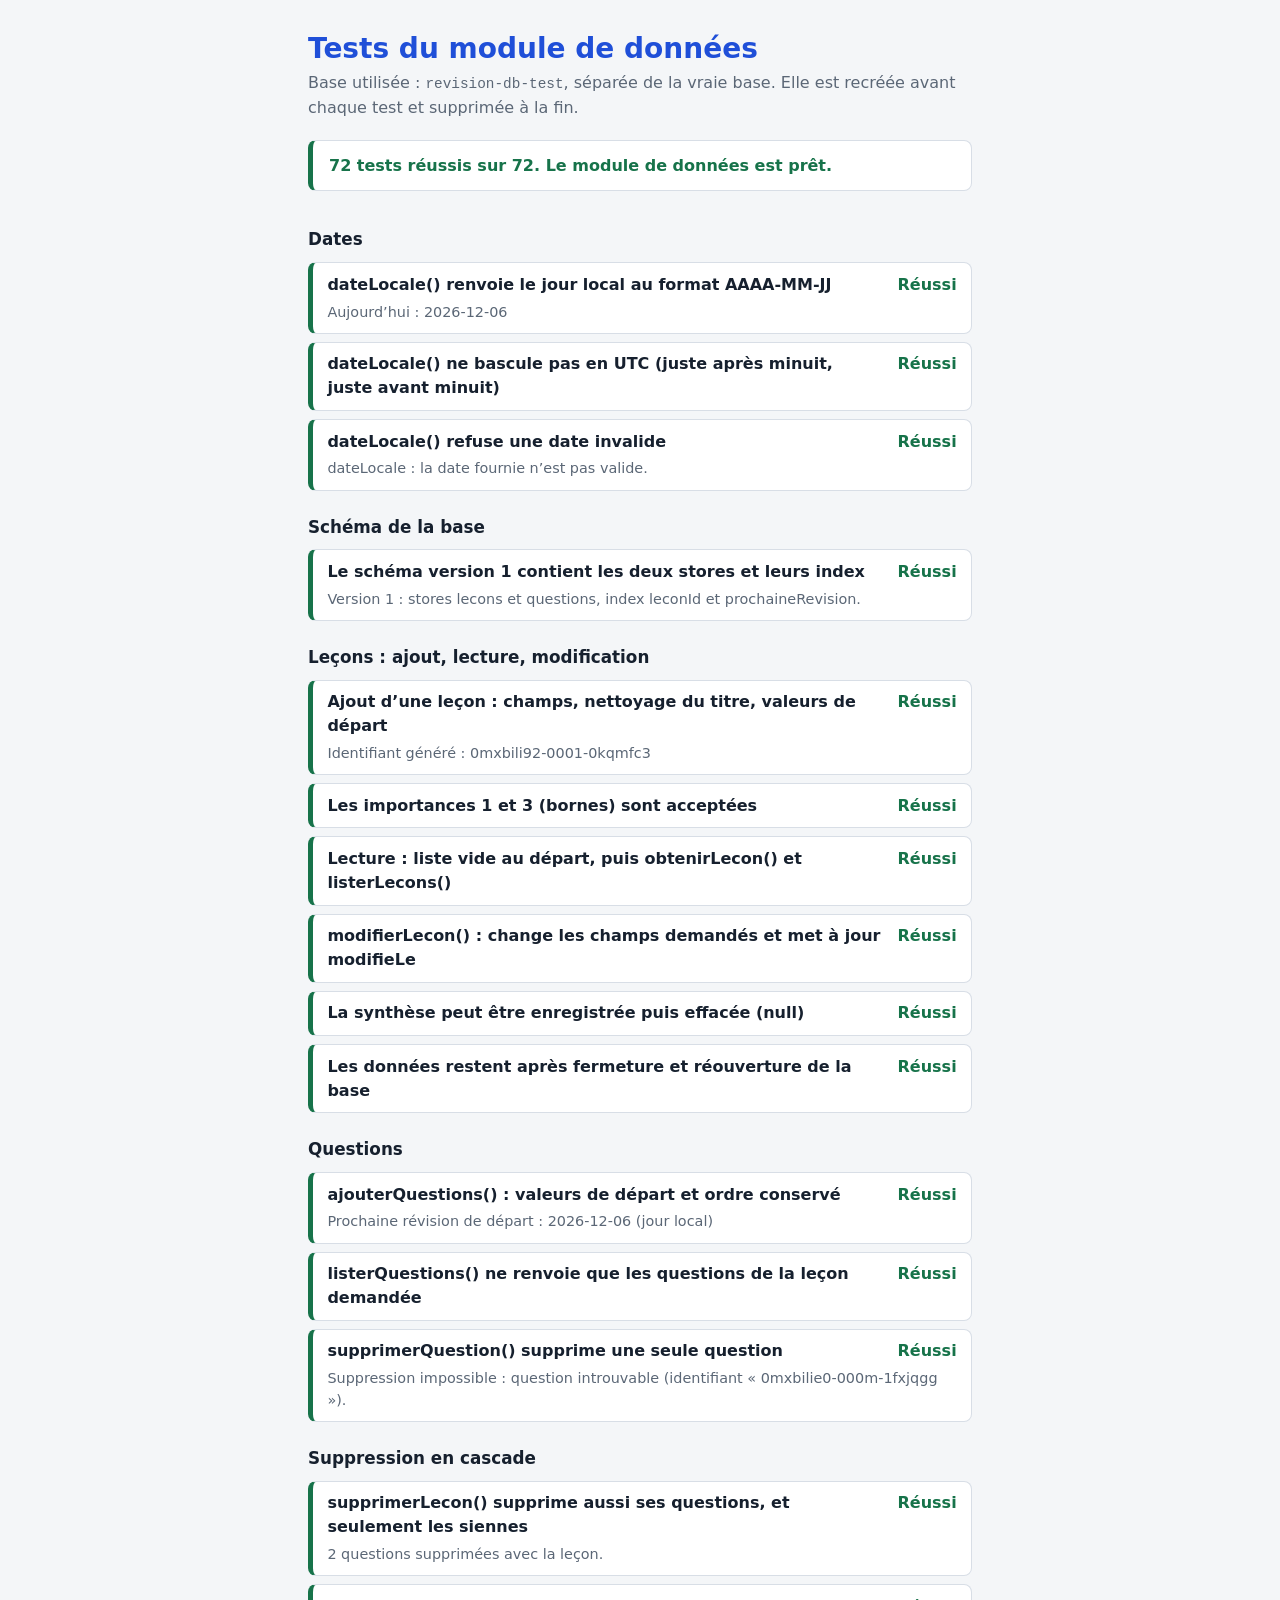
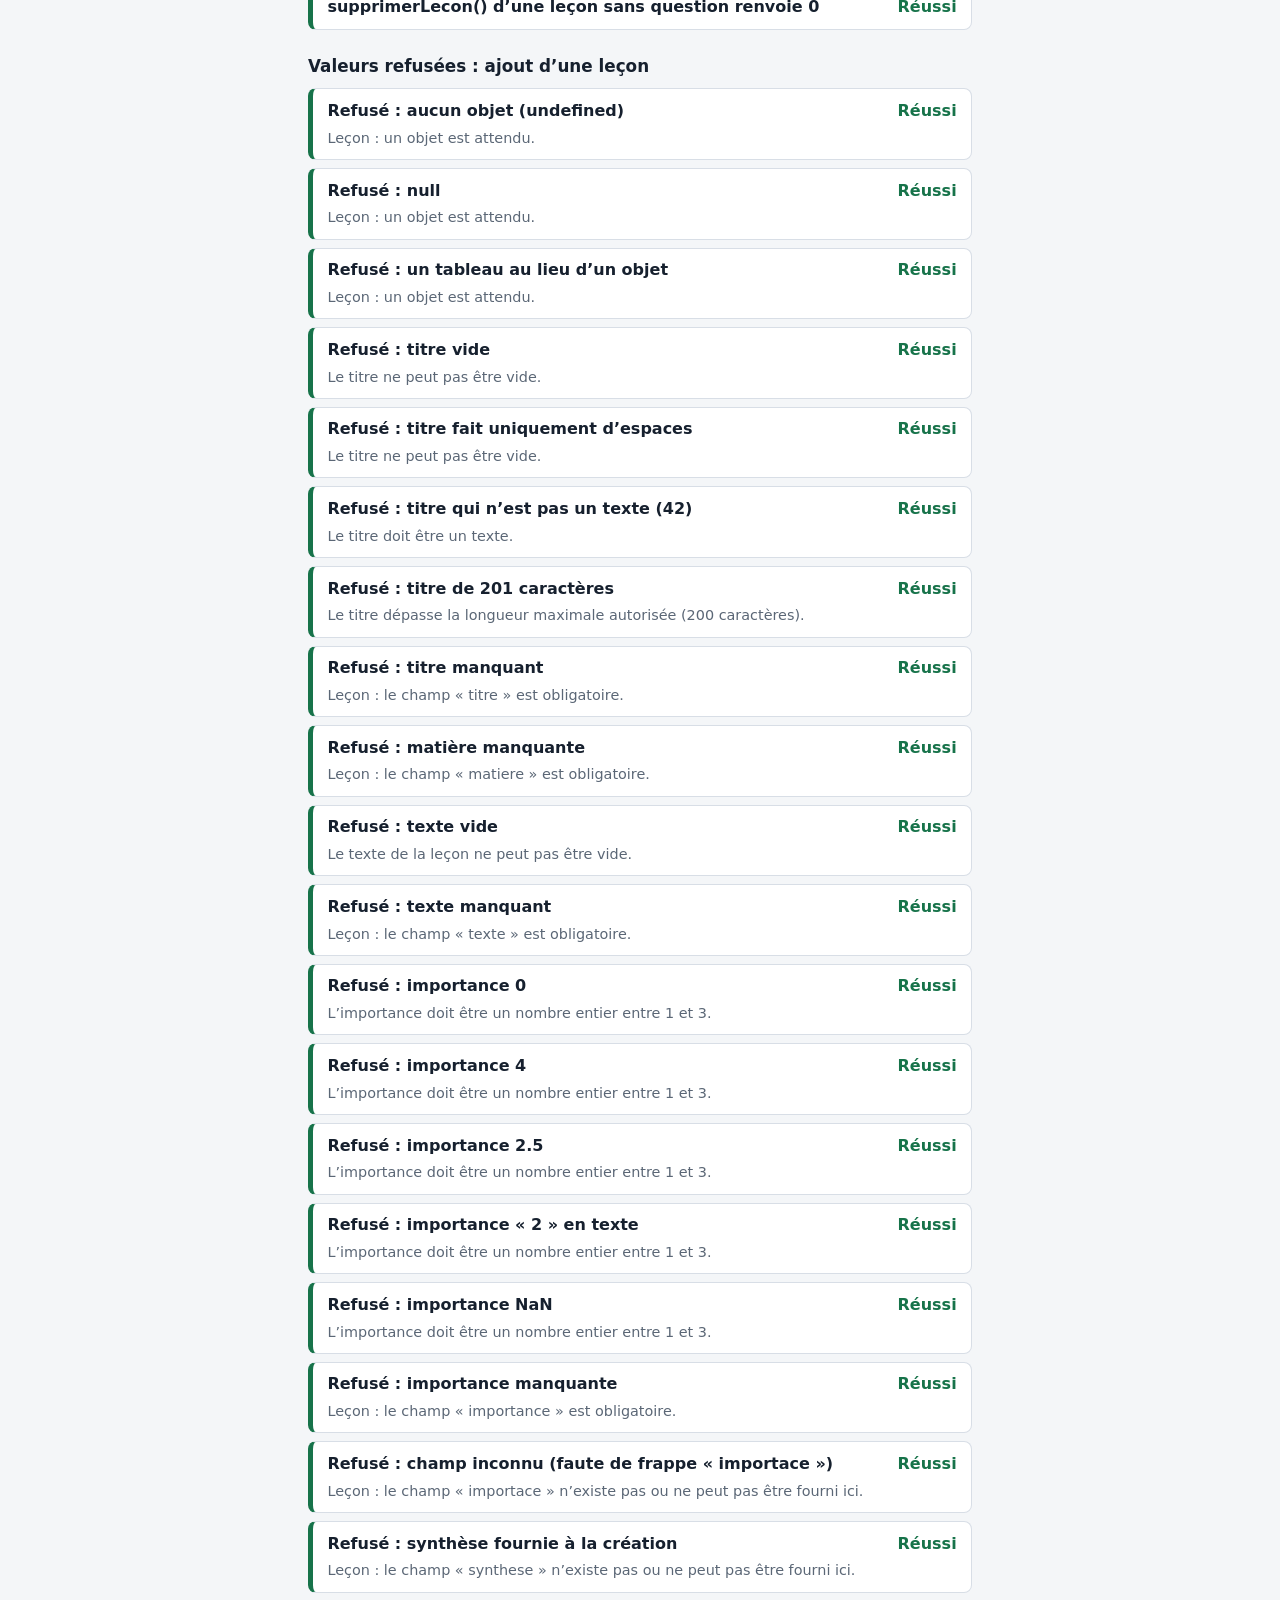
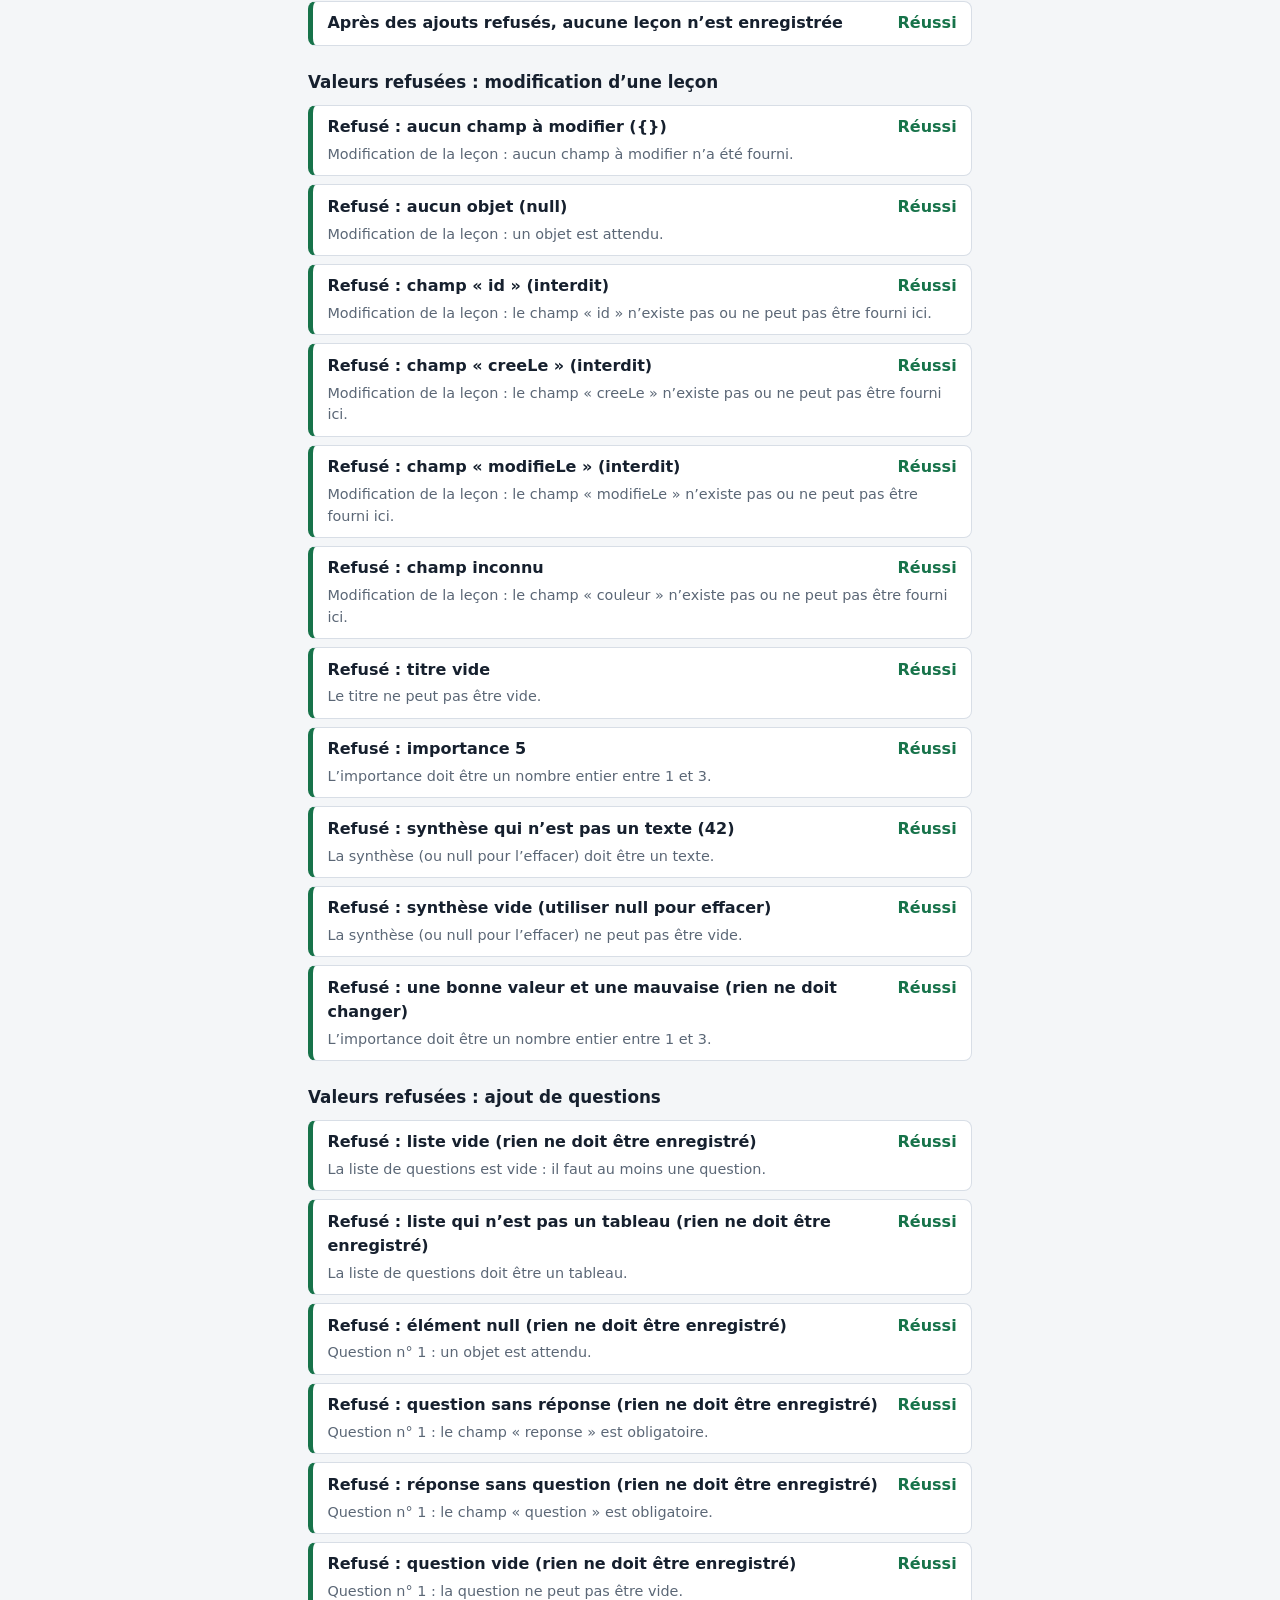
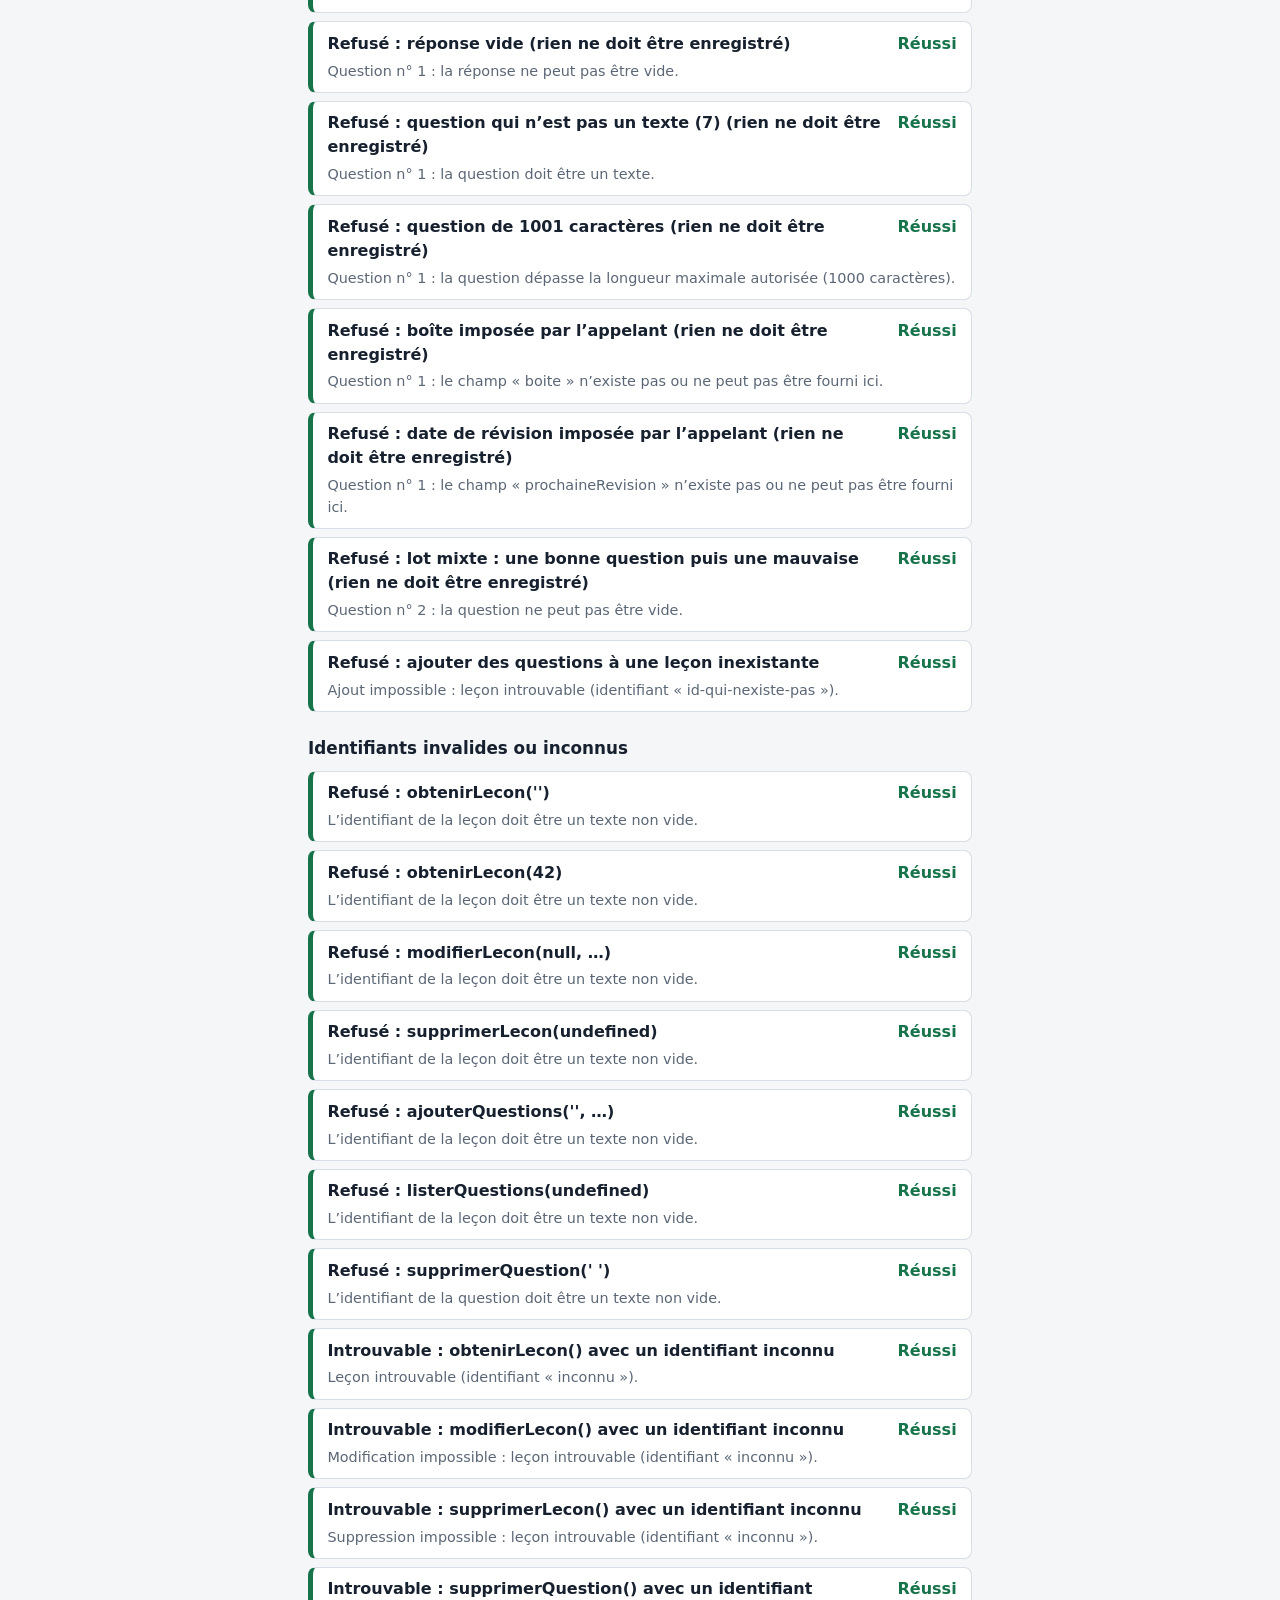
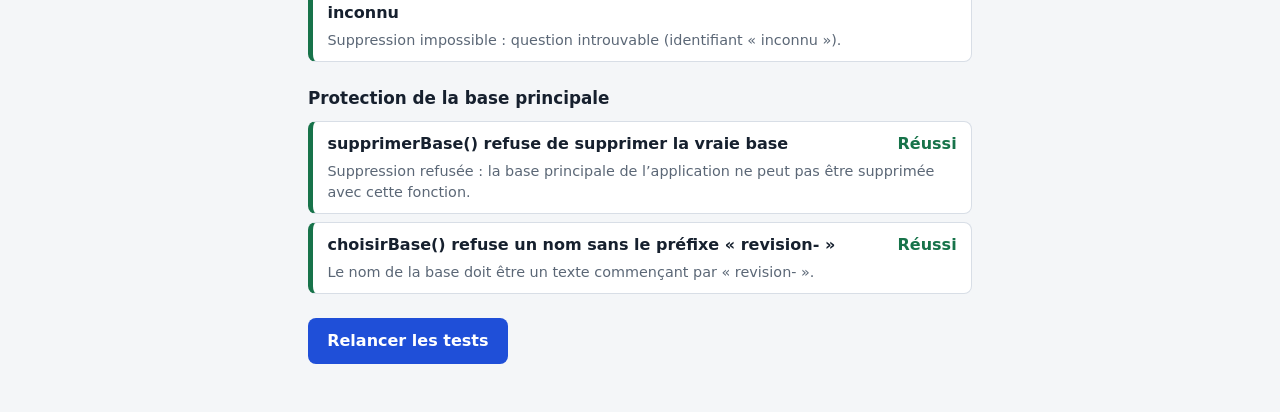
==== test-db.html @ ca57c205 "Create test-db.html" ====
<!doctype html>
<html lang="fr">
<head>
  <meta charset="utf-8">
  <meta name="viewport" content="width=device-width, initial-scale=1">
  <title>Tests du module de données</title>
  <meta name="theme-color" content="#1f4fd8">
  <style>
    :root {
      color-scheme: light dark;
      --fond: #f4f6f8;
      --carte: #ffffff;
      --encre: #16202e;
      --discret: #5b6776;
      --trait: #d8dee6;
      --accent: #1f4fd8;
      --ok: #17734a;
      --ko: #b3261e;
    }
    @media (prefers-color-scheme: dark) {
      :root {
        --fond: #0f141b;
        --carte: #171e28;
        --encre: #e7ecf3;
        --discret: #9aa6b6;
        --trait: #2a3442;
        --accent: #7aa2ff;
        --ok: #5fd39a;
        --ko: #ff8a80;
      }
    }
    * { box-sizing: border-box; }
    body {
      margin: 0;
      background: var(--fond);
      color: var(--encre);
      font: 1rem/1.5 system-ui, -apple-system, "Segoe UI", Roboto, sans-serif;
    }
    main { max-width: 44rem; margin: 0 auto; padding: 2rem 1.25rem 3rem; }
    h1 { margin: 0 0 .35rem; font-size: 1.75rem; line-height: 1.2; color: var(--accent); }
    .sous { margin: 0 0 1.25rem; color: var(--discret); }
    code { font-family: ui-monospace, Consolas, monospace; font-size: .9em; }
    .bilan {
      margin: 0 0 1.25rem;
      padding: .8rem 1rem;
      background: var(--carte);
      border: 1px solid var(--trait);
      border-left-width: .35rem;
      border-radius: .5rem;
      font-weight: 600;
    }
    .bilan[data-etat="ok"] { border-left-color: var(--ok); color: var(--ok); }
    .bilan[data-etat="ko"] { border-left-color: var(--ko); color: var(--ko); }
    .resultats { list-style: none; margin: 0 0 1.5rem; padding: 0; display: grid; gap: .5rem; }
    .groupe { margin: 1rem 0 .1rem; font-size: 1.05rem; font-weight: 700; }
    .test {
      background: var(--carte);
      border: 1px solid var(--trait);
      border-left-width: .35rem;
      border-radius: .5rem;
      padding: .6rem .9rem;
    }
    .test[data-etat="ok"] { border-left-color: var(--ok); }
    .test[data-etat="ko"] { border-left-color: var(--ko); }
    .ligne { display: flex; justify-content: space-between; align-items: baseline; gap: 1rem; }
    .nom { font-weight: 600; }
    .etat { font-weight: 600; white-space: nowrap; }
    .test[data-etat="ok"] .etat { color: var(--ok); }
    .test[data-etat="ko"] .etat { color: var(--ko); }
    .detail { margin: .3rem 0 0; color: var(--discret); font-size: .9rem; overflow-wrap: anywhere; }
    button {
      font: inherit;
      font-weight: 600;
      padding: .7rem 1.2rem;
      border: 0;
      border-radius: .5rem;
      background: var(--accent);
      color: #ffffff;
    }
    @media (prefers-color-scheme: dark) { button { color: #0f141b; } }
  </style>
</head>
<body>
  <main>
    <h1>Tests du module de données</h1>
    <p class="sous">Base utilisée : <code>revision-db-test</code>, séparée de la vraie base. Elle est recréée avant chaque test et supprimée à la fin.</p>
    <p id="bilan" class="bilan" data-etat="attente" aria-live="polite">Tests en cours…</p>
    <ol id="resultats" class="resultats"></ol>
    <button id="relancer" type="button">Relancer les tests</button>
  </main>

  <script type="module">
    const NOM_TEST = 'revision-db-test';
    const liste = document.getElementById('resultats');
    const bilan = document.getElementById('bilan');
    document.getElementById('relancer').addEventListener('click', () => location.reload());

    // ---------- Chargement du module (l'erreur s'affiche à l'écran, pas seulement en console) ----------
    let module;
    try {
      module = await import('./db.js');
    } catch (erreur) {
      bilan.dataset.etat = 'ko';
      bilan.textContent = 'Impossible de charger db.js : ' + (erreur && erreur.message ? erreur.message : erreur);
      throw erreur;
    }
    const {
      ErreurRevision, VERSION_SCHEMA, dateLocale,
      choisirBase, fermerBase, supprimerBase,
      ajouterLecon, listerLecons, obtenirLecon, modifierLecon, supprimerLecon,
      ajouterQuestions, listerQuestions, supprimerQuestion
    } = module;

    // ---------- Petit outillage de test ----------
    let reussis = 0;
    let echoues = 0;

    function groupe(titre) {
      const li = document.createElement('li');
      li.className = 'groupe';
      li.textContent = titre;
      liste.append(li);
    }

    function ajouterLigne(titre, ok, detail) {
      const li = document.createElement('li');
      li.className = 'test';
      li.dataset.etat = ok ? 'ok' : 'ko';

      const ligne = document.createElement('div');
      ligne.className = 'ligne';
      const nom = document.createElement('span');
      nom.className = 'nom';
      nom.textContent = titre;
      const etat = document.createElement('span');
      etat.className = 'etat';
      etat.textContent = ok ? 'Réussi' : 'Échec';
      ligne.append(nom, etat);
      li.append(ligne);

      if (detail) {
        const p = document.createElement('p');
        p.className = 'detail';
        p.textContent = detail;
        li.append(p);
      }
      liste.append(li);
    }

    // Chaque test démarre avec une base vide.
    async function tester(titre, corps) {
      try {
        await supprimerBase(NOM_TEST);
        const detail = await corps();
        reussis += 1;
        ajouterLigne(titre, true, typeof detail === 'string' ? detail : '');
      } catch (erreur) {
        echoues += 1;
        ajouterLigne(titre, false, erreur && erreur.message ? erreur.message : String(erreur));
      }
    }

    function vrai(condition, message) {
      if (!condition) throw new Error(message);
    }

    function egal(reel, attendu, message) {
      if (reel !== attendu) {
        throw new Error(message + ' — attendu : ' + JSON.stringify(attendu) + ', obtenu : ' + JSON.stringify(reel));
      }
    }

    function egalJson(reel, attendu, message) {
      const a = JSON.stringify(reel);
      const b = JSON.stringify(attendu);
      if (a !== b) throw new Error(message + ' — attendu : ' + b + ', obtenu : ' + a);
    }

    // Vérifie qu'une promesse est refusée avec le bon code d'erreur ; renvoie le message d'erreur pour l'afficher.
    async function rejette(promesse, code, morceau) {
      try {
        await promesse;
      } catch (erreur) {
        if (!(erreur instanceof ErreurRevision)) {
          throw new Error('Erreur inattendue (' + (erreur && erreur.name) + ' : ' + (erreur && erreur.message) + ')');
        }
        if (erreur.code !== code) {
          throw new Error('Code attendu ' + code + ', obtenu ' + erreur.code + ' (« ' + erreur.message + ' »)');
        }
        if (morceau && !erreur.message.includes(morceau)) {
          throw new Error('Le message devrait contenir « ' + morceau + ' », obtenu : « ' + erreur.message + ' »');
        }
        return erreur.message;
      }
      throw new Error('La valeur aurait dû être refusée, mais elle a été acceptée.');
    }

    const attendre = (ms) => new Promise((resolve) => setTimeout(resolve, ms));

    function sans(objet, cle) {
      const copie = { ...objet };
      delete copie[cle];
      return copie;
    }

    const LECON = {
      titre: 'Les fractions',
      matiere: 'Mathématiques',
      importance: 2,
      texte: 'Une fraction représente une partie d’un tout.'
    };

    const QUESTIONS = [
      { question: 'Que représente une fraction ?', reponse: 'Une partie d’un tout.' },
      { question: 'Comment s’appelle le nombre du bas ?', reponse: 'Le dénominateur.' },
      { question: 'Comment s’appelle le nombre du haut ?', reponse: 'Le numérateur.' }
    ];

    // ---------- Les tests ----------
    try {
      await choisirBase(NOM_TEST);

      groupe('Dates');

      await tester('dateLocale() renvoie le jour local au format AAAA-MM-JJ', async () => {
        const jour = dateLocale();
        vrai(/^\d{4}-\d{2}-\d{2}$/.test(jour), 'Format inattendu : ' + jour);
        egal(jour, new Date().toLocaleDateString('sv-SE'), 'Doit correspondre au jour local de l’appareil');
        return 'Aujourd’hui : ' + jour;
      });

      await tester('dateLocale() ne bascule pas en UTC (juste après minuit, juste avant minuit)', async () => {
        egal(dateLocale(new Date(2026, 0, 5, 0, 30)), '2026-01-05', 'Juste après minuit');
        egal(dateLocale(new Date(2026, 0, 5, 23, 59)), '2026-01-05', 'Juste avant minuit');
        egal(dateLocale(new Date(2026, 11, 31, 23, 59)), '2026-12-31', 'Dernier jour de l’année');
        egal(dateLocale(new Date(2028, 1, 29, 12, 0)), '2028-02-29', 'Année bissextile');
      });

      await tester('dateLocale() refuse une date invalide', async () => {
        const message = await rejette(Promise.resolve().then(() => dateLocale(new Date('pas une date'))), 'VALIDATION');
        await rejette(Promise.resolve().then(() => dateLocale('2026-01-01')), 'VALIDATION');
        return message;
      });

      groupe('Schéma de la base');

      await tester('Le schéma version 1 contient les deux stores et leurs index', async () => {
        await listerLecons(); // force la création de la base
        await fermerBase();
        const db = await new Promise((resolve, reject) => {
          const requete = indexedDB.open(NOM_TEST);
          requete.onsuccess = () => resolve(requete.result);
          requete.onerror = () => reject(requete.error);
        });
        try {
          egal(db.version, VERSION_SCHEMA, 'Version du schéma');
          vrai(db.objectStoreNames.contains('lecons'), 'Store « lecons » absent');
          vrai(db.objectStoreNames.contains('questions'), 'Store « questions » absent');
          const transaction = db.transaction(['lecons', 'questions'], 'readonly');
          egal(transaction.objectStore('lecons').keyPath, 'id', 'Clé du store lecons');
          const questions = transaction.objectStore('questions');
          egal(questions.keyPath, 'id', 'Clé du store questions');
          vrai(questions.indexNames.contains('leconId'), 'Index « leconId » absent');
          vrai(questions.indexNames.contains('prochaineRevision'), 'Index « prochaineRevision » absent');
        } finally {
          db.close();
        }
        return 'Version ' + VERSION_SCHEMA + ' : stores lecons et questions, index leconId et prochaineRevision.';
      });

      groupe('Leçons : ajout, lecture, modification');

      await tester('Ajout d’une leçon : champs, nettoyage du titre, valeurs de départ', async () => {
        const lecon = await ajouterLecon({ ...LECON, titre: '  Les fractions  ' });
        vrai(typeof lecon.id === 'string' && lecon.id.length > 0, 'Identifiant absent');
        egal(lecon.titre, 'Les fractions', 'Le titre doit être débarrassé des espaces superflus');
        egal(lecon.matiere, LECON.matiere, 'Matière');
        egal(lecon.importance, 2, 'Importance');
        egal(lecon.texte, LECON.texte, 'Texte');
        egal(lecon.synthese, null, 'La synthèse doit valoir null au départ');
        vrai(!Number.isNaN(Date.parse(lecon.creeLe)), 'creeLe n’est pas une date valide');
        egal(lecon.modifieLe, lecon.creeLe, 'modifieLe doit être égal à creeLe à la création');
        return 'Identifiant généré : ' + lecon.id;
      });

      await tester('Les importances 1 et 3 (bornes) sont acceptées', async () => {
        const basse = await ajouterLecon({ ...LECON, importance: 1 });
        const haute = await ajouterLecon({ ...LECON, importance: 3 });
        egal(basse.importance, 1, 'Importance minimale');
        egal(haute.importance, 3, 'Importance maximale');
      });

      await tester('Lecture : liste vide au départ, puis obtenirLecon() et listerLecons()', async () => {
        egalJson(await listerLecons(), [], 'La liste doit être vide au départ');
        const a = await ajouterLecon(LECON);
        const b = await ajouterLecon({ ...LECON, titre: 'Les décimaux', importance: 3 });
        egalJson(await obtenirLecon(a.id), a, 'La leçon relue doit être identique à celle ajoutée');
        const toutes = await listerLecons();
        egal(toutes.length, 2, 'Nombre de leçons');
        egal(toutes[0].id, a.id, 'La plus ancienne doit venir en premier');
        egal(toutes[1].id, b.id, 'La plus récente doit venir en dernier');
      });

      await tester('modifierLecon() : change les champs demandés et met à jour modifieLe', async () => {
        const lecon = await ajouterLecon(LECON);
        await attendre(10);
        const modifiee = await modifierLecon(lecon.id, { titre: 'Les fractions simples', importance: 3 });
        egal(modifiee.titre, 'Les fractions simples', 'Titre modifié');
        egal(modifiee.importance, 3, 'Importance modifiée');
        egal(modifiee.matiere, lecon.matiere, 'La matière ne doit pas changer');
        egal(modifiee.texte, lecon.texte, 'Le texte ne doit pas changer');
        egal(modifiee.id, lecon.id, 'L’identifiant ne doit pas changer');
        egal(modifiee.creeLe, lecon.creeLe, 'creeLe ne doit pas changer');
        vrai(modifiee.modifieLe > lecon.modifieLe, 'modifieLe doit être plus récent');
        egalJson(await obtenirLecon(lecon.id), modifiee, 'Relecture après modification');
      });

      await tester('La synthèse peut être enregistrée puis effacée (null)', async () => {
        const lecon = await ajouterLecon(LECON);
        const avec = await modifierLecon(lecon.id, { synthese: 'Une fraction = numérateur / dénominateur.' });
        egal(avec.synthese, 'Une fraction = numérateur / dénominateur.', 'Synthèse enregistrée');
        const sansSynthese = await modifierLecon(lecon.id, { synthese: null });
        egal(sansSynthese.synthese, null, 'Synthèse effacée');
      });

      await tester('Les données restent après fermeture et réouverture de la base', async () => {
        const lecon = await ajouterLecon(LECON);
        const [question] = await ajouterQuestions(lecon.id, [QUESTIONS[0]]);
        await fermerBase();
        egalJson(await obtenirLecon(lecon.id), lecon, 'Leçon après réouverture');
        egalJson(await listerQuestions(lecon.id), [question], 'Question après réouverture');
      });

      groupe('Questions');

      await tester('ajouterQuestions() : valeurs de départ et ordre conservé', async () => {
        const lecon = await ajouterLecon(LECON);
        const creees = await ajouterQuestions(lecon.id, QUESTIONS);
        egal(creees.length, 3, 'Nombre de questions créées');
        const relues = await listerQuestions(lecon.id);
        egal(relues.length, 3, 'Nombre de questions relues');
        relues.forEach((q, i) => {
          egal(q.leconId, lecon.id, 'leconId de la question ' + (i + 1));
          egal(q.question, QUESTIONS[i].question, 'Texte de la question ' + (i + 1) + ' (ordre conservé)');
          egal(q.reponse, QUESTIONS[i].reponse, 'Réponse de la question ' + (i + 1));
          egal(q.boite, 1, 'Boîte de départ de la question ' + (i + 1));
          egal(q.prochaineRevision, dateLocale(), 'prochaineRevision de la question ' + (i + 1));
          vrai(/^\d{4}-\d{2}-\d{2}$/.test(q.prochaineRevision), 'prochaineRevision doit être AAAA-MM-JJ');
          vrai(Array.isArray(q.historique) && q.historique.length === 0, 'Historique vide au départ');
        });
        return 'Prochaine révision de départ : ' + relues[0].prochaineRevision + ' (jour local)';
      });

      await tester('listerQuestions() ne renvoie que les questions de la leçon demandée', async () => {
        const a = await ajouterLecon(LECON);
        const b = await ajouterLecon({ ...LECON, titre: 'Les décimaux' });
        await ajouterQuestions(a.id, QUESTIONS);
        await ajouterQuestions(b.id, [QUESTIONS[0]]);
        egal((await listerQuestions(a.id)).length, 3, 'Questions de la leçon A');
        egal((await listerQuestions(b.id)).length, 1, 'Questions de la leçon B');
        egalJson(await listerQuestions('id-qui-nexiste-pas'), [], 'Leçon inconnue : liste vide');
      });

      await tester('supprimerQuestion() supprime une seule question', async () => {
        const lecon = await ajouterLecon(LECON);
        const creees = await ajouterQuestions(lecon.id, QUESTIONS);
        await supprimerQuestion(creees[1].id);
        const restantes = await listerQuestions(lecon.id);
        egal(restantes.length, 2, 'Il doit rester 2 questions');
        egal(restantes[0].id, creees[0].id, 'La première doit rester');
        egal(restantes[1].id, creees[2].id, 'La troisième doit rester');
        return await rejette(supprimerQuestion(creees[1].id), 'INTROUVABLE');
      });

      groupe('Suppression en cascade');

      await tester('supprimerLecon() supprime aussi ses questions, et seulement les siennes', async () => {
        const a = await ajouterLecon(LECON);
        const b = await ajouterLecon({ ...LECON, titre: 'Les décimaux' });
        await ajouterQuestions(a.id, [QUESTIONS[0], QUESTIONS[1]]);
        await ajouterQuestions(b.id, [QUESTIONS[2]]);

        const nombre = await supprimerLecon(a.id);
        egal(nombre, 2, 'Nombre de questions supprimées avec la leçon');
        await rejette(obtenirLecon(a.id), 'INTROUVABLE');
        egalJson(await listerQuestions(a.id), [], 'Les questions de la leçon supprimée doivent avoir disparu');
        egal((await listerQuestions(b.id)).length, 1, 'Les questions de l’autre leçon doivent rester');
        egal((await listerLecons()).length, 1, 'Il doit rester une seule leçon');
        return nombre + ' questions supprimées avec la leçon.';
      });

      await tester('supprimerLecon() d’une leçon sans question renvoie 0', async () => {
        const lecon = await ajouterLecon(LECON);
        egal(await supprimerLecon(lecon.id), 0, 'Nombre de questions supprimées');
        egal((await listerLecons()).length, 0, 'Plus aucune leçon');
      });

      groupe('Valeurs refusées : ajout d’une leçon');

      const refusAjoutLecon = [
        ['aucun objet (undefined)', undefined],
        ['null', null],
        ['un tableau au lieu d’un objet', []],
        ['titre vide', { ...LECON, titre: '' }],
        ['titre fait uniquement d’espaces', { ...LECON, titre: '   ' }],
        ['titre qui n’est pas un texte (42)', { ...LECON, titre: 42 }],
        ['titre de 201 caractères', { ...LECON, titre: 'a'.repeat(201) }],
        ['titre manquant', sans(LECON, 'titre')],
        ['matière manquante', sans(LECON, 'matiere')],
        ['texte vide', { ...LECON, texte: '' }],
        ['texte manquant', sans(LECON, 'texte')],
        ['importance 0', { ...LECON, importance: 0 }],
        ['importance 4', { ...LECON, importance: 4 }],
        ['importance 2.5', { ...LECON, importance: 2.5 }],
        ['importance « 2 » en texte', { ...LECON, importance: '2' }],
        ['importance NaN', { ...LECON, importance: NaN }],
        ['importance manquante', sans(LECON, 'importance')],
        ['champ inconnu (faute de frappe « importace »)', { ...LECON, importace: 2 }],
        ['synthèse fournie à la création', { ...LECON, synthese: 'x' }]
      ];
      for (const [libelle, valeur] of refusAjoutLecon) {
        await tester('Refusé : ' + libelle, () => rejette(ajouterLecon(valeur), 'VALIDATION'));
      }

      await tester('Après des ajouts refusés, aucune leçon n’est enregistrée', async () => {
        for (const [, valeur] of refusAjoutLecon) {
          try { await ajouterLecon(valeur); } catch (erreur) { /* attendu */ }
        }
        egal((await listerLecons()).length, 0, 'Nombre de leçons enregistrées');
      });

      groupe('Valeurs refusées : modification d’une leçon');

      const refusModification = [
        ['aucun champ à modifier ({})', {}],
        ['aucun objet (null)', null],
        ['champ « id » (interdit)', { id: 'autre' }],
        ['champ « creeLe » (interdit)', { creeLe: '2020-01-01T00:00:00.000Z' }],
        ['champ « modifieLe » (interdit)', { modifieLe: '2020-01-01T00:00:00.000Z' }],
        ['champ inconnu', { couleur: 'rouge' }],
        ['titre vide', { titre: '' }],
        ['importance 5', { importance: 5 }],
        ['synthèse qui n’est pas un texte (42)', { synthese: 42 }],
        ['synthèse vide (utiliser null pour effacer)', { synthese: '' }],
        ['une bonne valeur et une mauvaise (rien ne doit changer)', { titre: 'Nouveau titre', importance: 9 }]
      ];
      for (const [libelle, modifs] of refusModification) {
        await tester('Refusé : ' + libelle, async () => {
          const lecon = await ajouterLecon(LECON);
          const message = await rejette(modifierLecon(lecon.id, modifs), 'VALIDATION');
          egalJson(await obtenirLecon(lecon.id), lecon, 'La leçon ne doit pas avoir changé');
          return message;
        });
      }

      groupe('Valeurs refusées : ajout de questions');

      const refusQuestions = [
        ['liste vide', []],
        ['liste qui n’est pas un tableau', 'texte'],
        ['élément null', [null]],
        ['question sans réponse', [{ question: 'Q ?' }]],
        ['réponse sans question', [{ reponse: 'R' }]],
        ['question vide', [{ question: '   ', reponse: 'R' }]],
        ['réponse vide', [{ question: 'Q ?', reponse: '' }]],
        ['question qui n’est pas un texte (7)', [{ question: 7, reponse: 'R' }]],
        ['question de 1001 caractères', [{ question: 'a'.repeat(1001), reponse: 'R' }]],
        ['boîte imposée par l’appelant', [{ question: 'Q ?', reponse: 'R', boite: 5 }]],
        ['date de révision imposée par l’appelant', [{ question: 'Q ?', reponse: 'R', prochaineRevision: '2030-01-01' }]],
        ['lot mixte : une bonne question puis une mauvaise', [{ question: 'Q1 ?', reponse: 'R1' }, { question: '', reponse: 'R2' }]]
      ];
      for (const [libelle, liste] of refusQuestions) {
        await tester('Refusé : ' + libelle + ' (rien ne doit être enregistré)', async () => {
          const lecon = await ajouterLecon(LECON);
          const message = await rejette(ajouterQuestions(lecon.id, liste), 'VALIDATION');
          egalJson(await listerQuestions(lecon.id), [], 'Aucune question ne doit avoir été enregistrée');
          return message;
        });
      }

      await tester('Refusé : ajouter des questions à une leçon inexistante', () =>
        rejette(ajouterQuestions('id-qui-nexiste-pas', [QUESTIONS[0]]), 'INTROUVABLE'));

      groupe('Identifiants invalides ou inconnus');

      const identifiantsInvalides = [
        ['obtenirLecon(\'\')', () => obtenirLecon('')],
        ['obtenirLecon(42)', () => obtenirLecon(42)],
        ['modifierLecon(null, …)', () => modifierLecon(null, { titre: 'x' })],
        ['supprimerLecon(undefined)', () => supprimerLecon(undefined)],
        ['ajouterQuestions(\'\', …)', () => ajouterQuestions('', [QUESTIONS[0]])],
        ['listerQuestions(undefined)', () => listerQuestions(undefined)],
        ['supprimerQuestion(\'  \')', () => supprimerQuestion('  ')]
      ];
      for (const [libelle, appel] of identifiantsInvalides) {
        await tester('Refusé : ' + libelle, () => rejette(appel(), 'VALIDATION'));
      }

      const identifiantsInconnus = [
        ['obtenirLecon() avec un identifiant inconnu', () => obtenirLecon('inconnu')],
        ['modifierLecon() avec un identifiant inconnu', () => modifierLecon('inconnu', { titre: 'x' })],
        ['supprimerLecon() avec un identifiant inconnu', () => supprimerLecon('inconnu')],
        ['supprimerQuestion() avec un identifiant inconnu', () => supprimerQuestion('inconnu')]
      ];
      for (const [libelle, appel] of identifiantsInconnus) {
        await tester('Introuvable : ' + libelle, () => rejette(appel(), 'INTROUVABLE'));
      }

      groupe('Protection de la base principale');

      await tester('supprimerBase() refuse de supprimer la vraie base', () =>
        rejette(supprimerBase('revision-db'), 'VALIDATION'));

      await tester('choisirBase() refuse un nom sans le préfixe « revision- »', () =>
        rejette(choisirBase('autre-chose'), 'VALIDATION'));
    } finally {
      await supprimerBase(NOM_TEST).catch(() => {});
      const total = reussis + echoues;
      if (echoues === 0) {
        bilan.dataset.etat = 'ok';
        bilan.textContent = total + ' tests réussis sur ' + total + '. Le module de données est prêt.';
      } else {
        bilan.dataset.etat = 'ko';
        bilan.textContent = echoues + ' échec(s) sur ' + total + ' tests. Voir les lignes rouges ci-dessous.';
      }
    }
  </script>
</body>
</html>
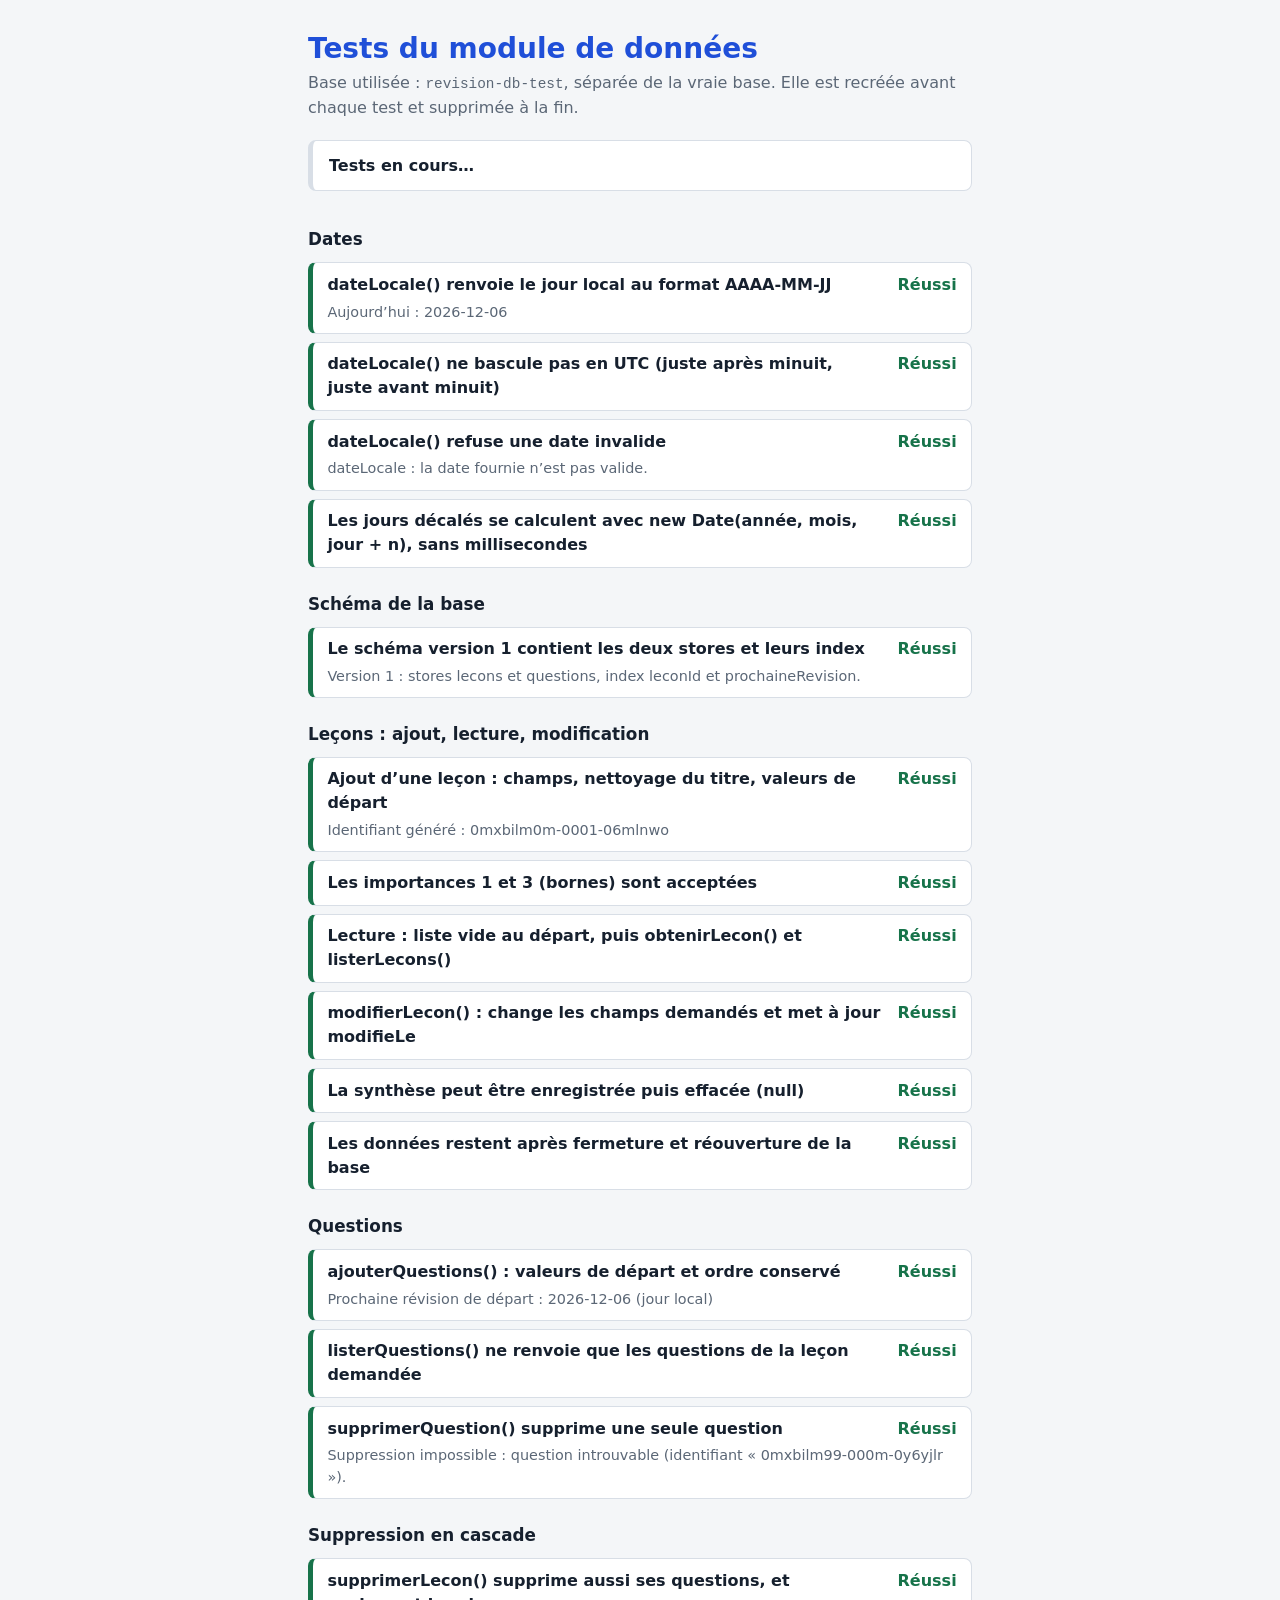
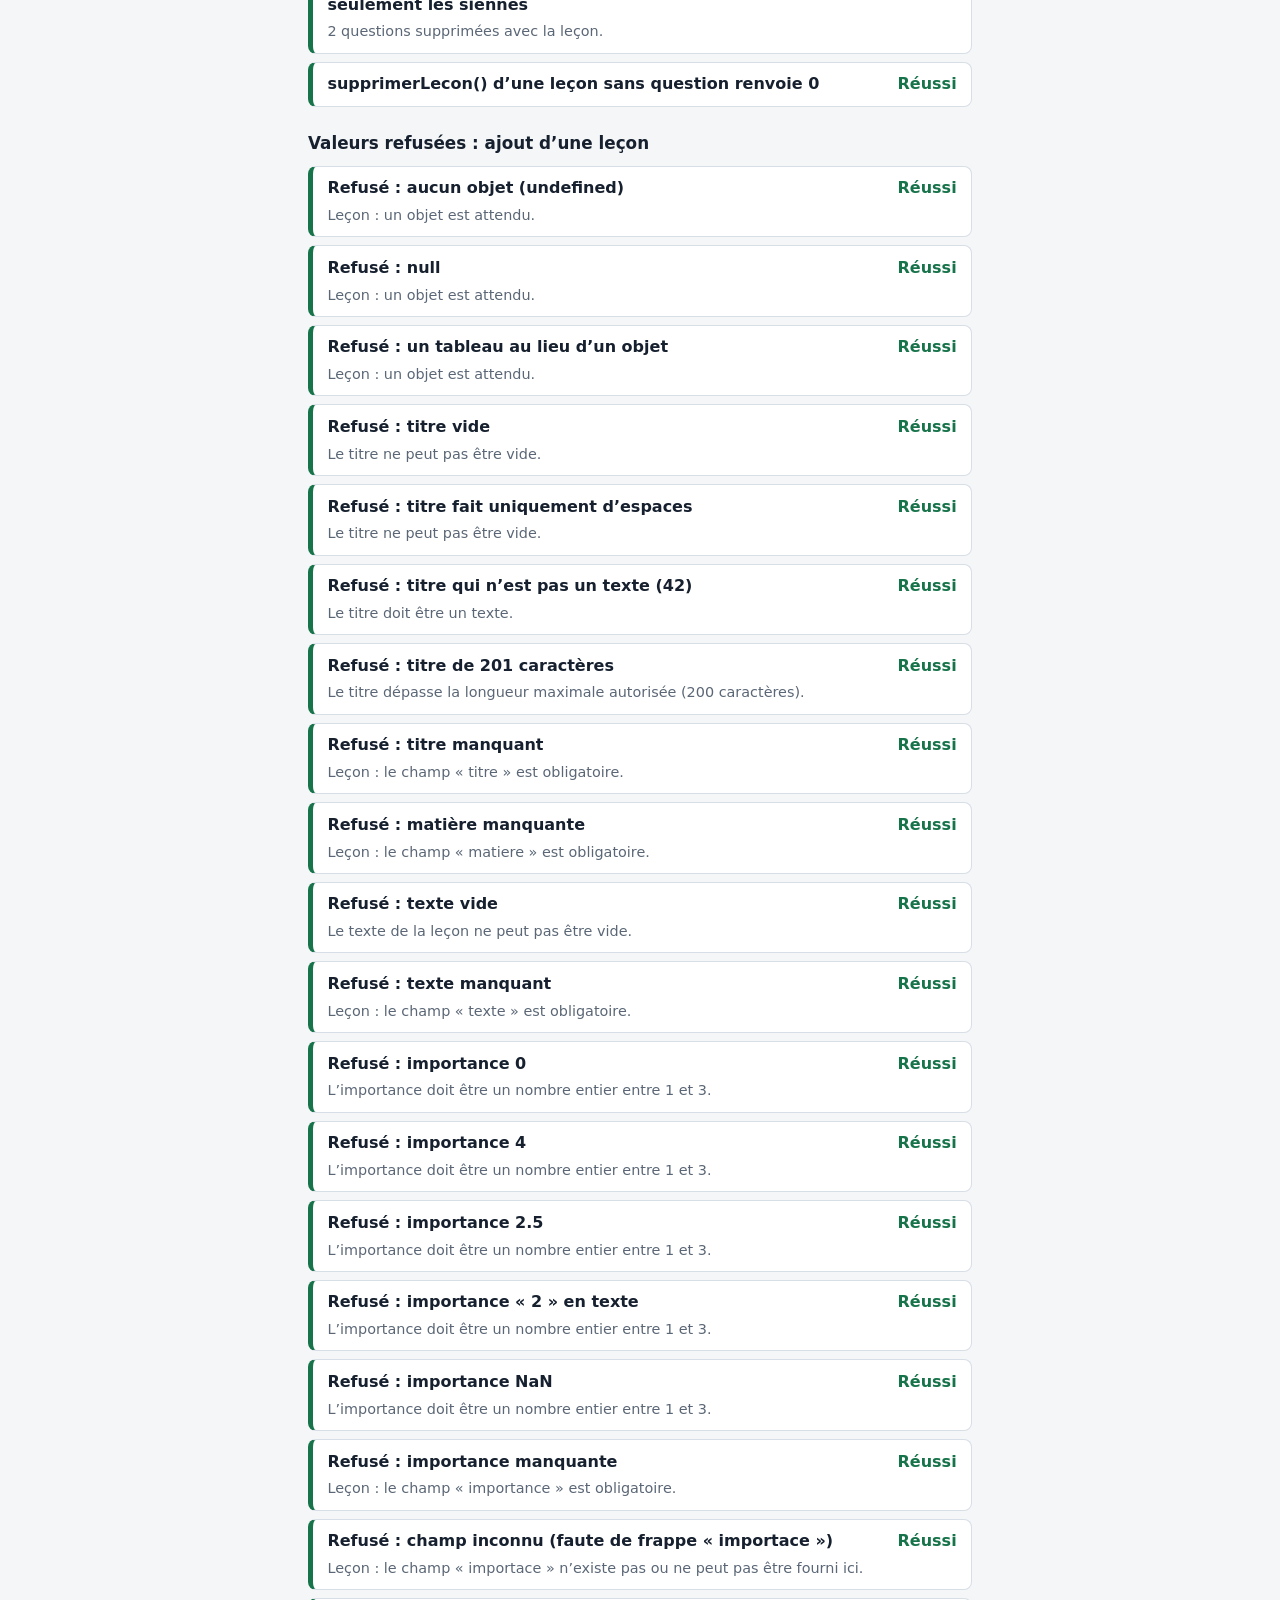
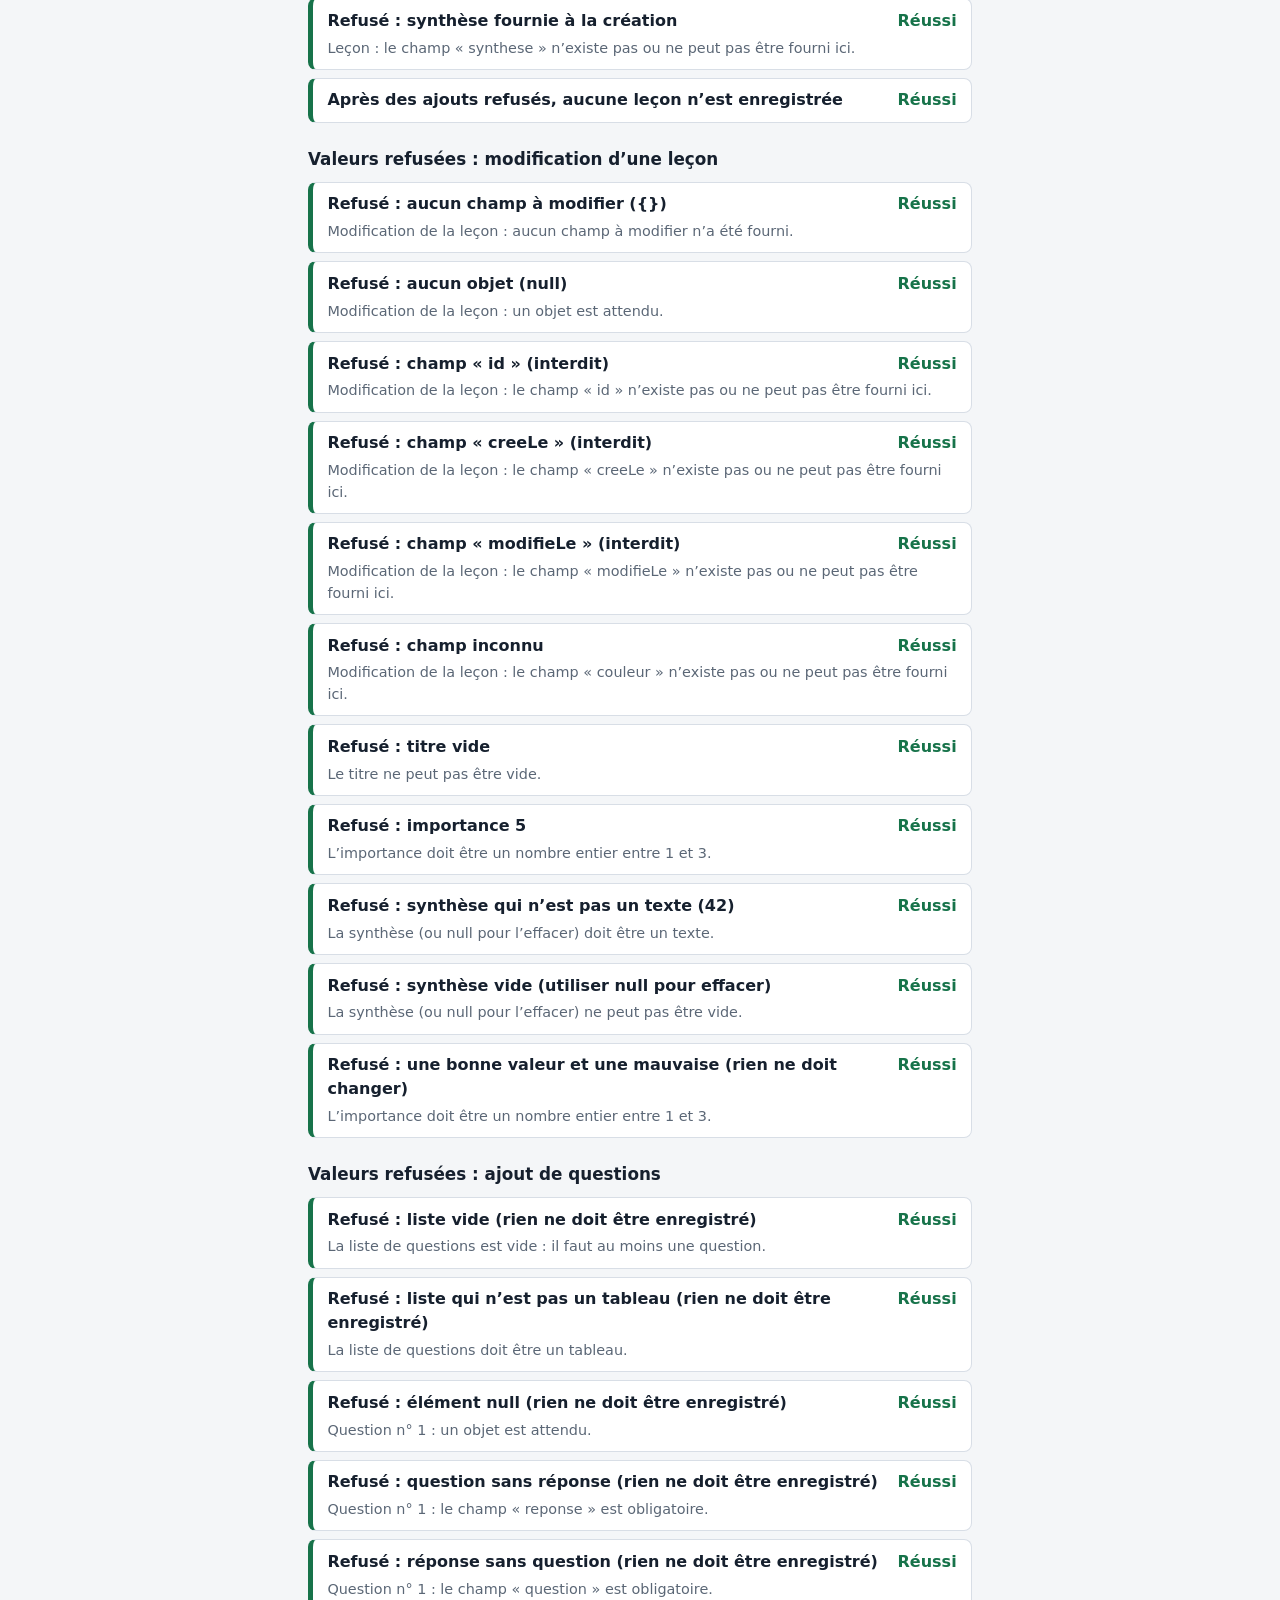
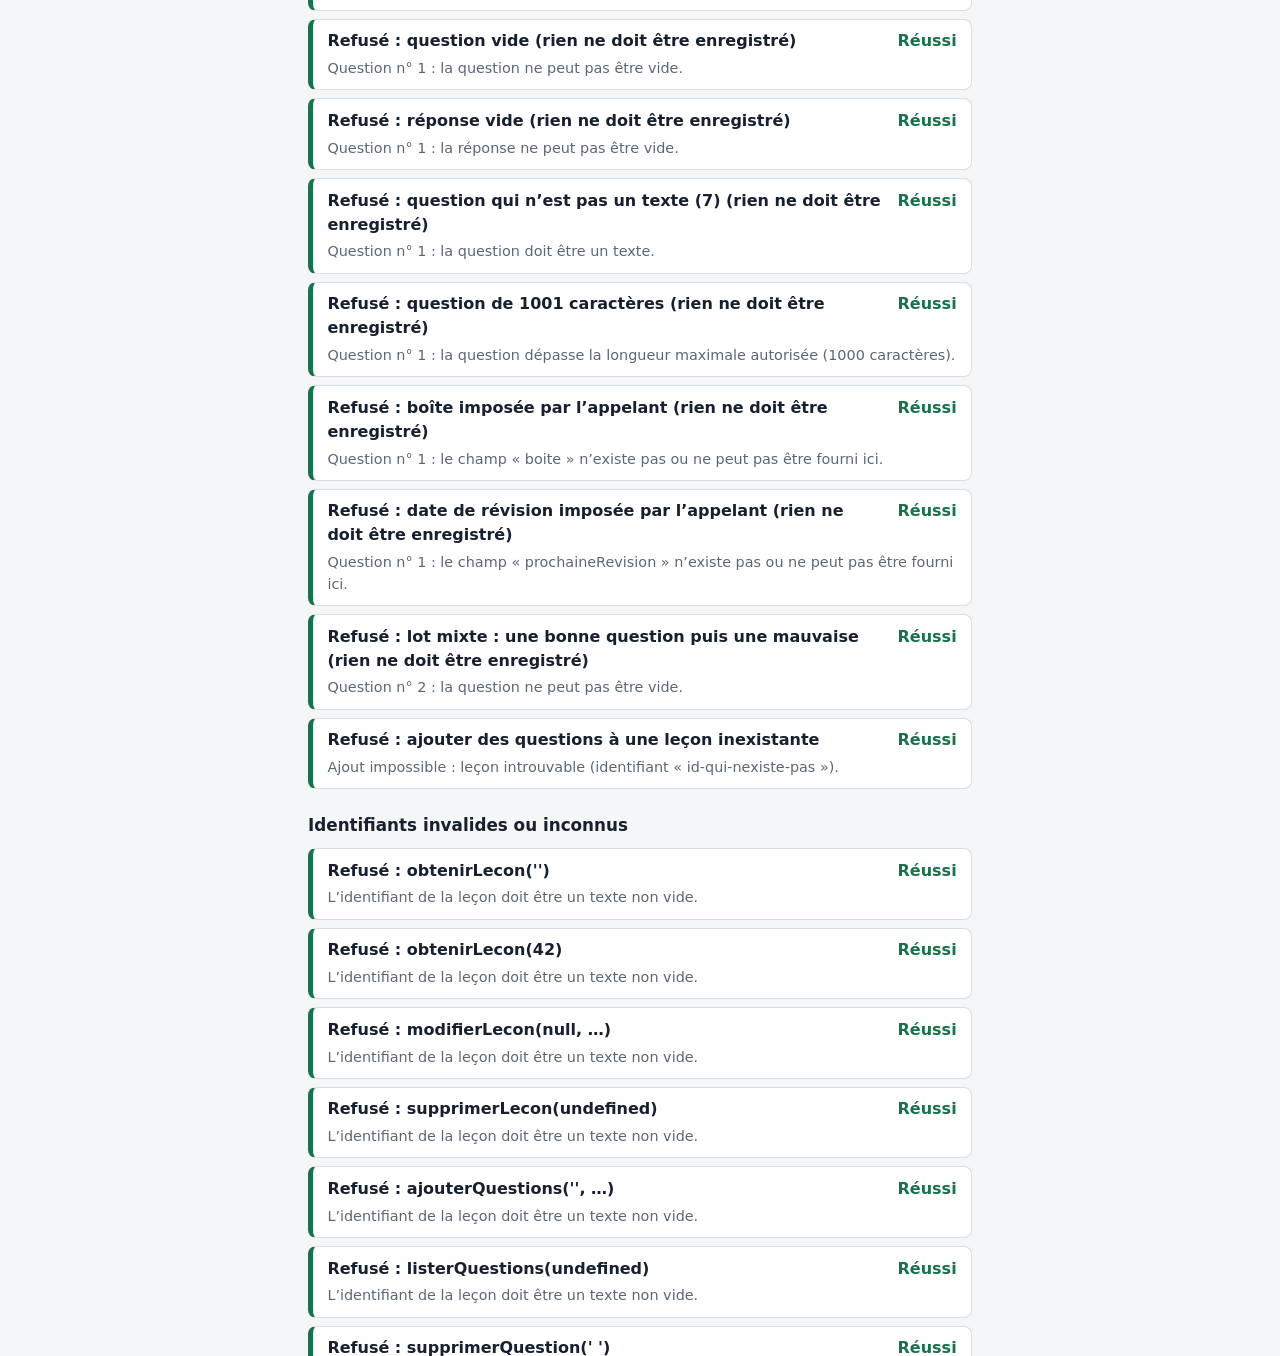
==== commit d1005f84: "Update test-db.html" ====
--- a/test-db.html
+++ b/test-db.html
@@ -108,7 +108,8 @@
       ErreurRevision, VERSION_SCHEMA, dateLocale,
       choisirBase, fermerBase, supprimerBase,
       ajouterLecon, listerLecons, obtenirLecon, modifierLecon, supprimerLecon,
-      ajouterQuestions, listerQuestions, supprimerQuestion
+      ajouterQuestions, listerQuestions, supprimerQuestion,
+      listerQuestionsDues, enregistrerReponse
     } = module;
 
     // ---------- Petit outillage de test ----------
@@ -203,6 +204,14 @@
       return copie;
     }
 
+    // Jour local décalé de n jours, calculé avec new Date(année, mois, jour + n) : jamais en millisecondes.
+    function jourDecale(n) {
+      const aujourdHui = new Date();
+      return dateLocale(new Date(aujourdHui.getFullYear(), aujourdHui.getMonth(), aujourdHui.getDate() + n));
+    }
+
+    const ids = (liste) => liste.map((element) => element.id);
+
     const LECON = {
       titre: 'Les fractions',
       matiere: 'Mathématiques',
@@ -216,6 +225,30 @@
       { question: 'Comment s’appelle le nombre du haut ?', reponse: 'Le numérateur.' }
     ];
 
+    const PLAN = { boite: 2, prochaineRevision: '2026-10-05' };
+
+    // Crée une leçon avec ses premières questions (toutes à réviser aujourd'hui au départ).
+    async function preparerLecon(titre, importance, nombreQuestions) {
+      const lecon = await ajouterLecon({ ...LECON, titre, importance });
+      const questions = await ajouterQuestions(lecon.id, QUESTIONS.slice(0, nombreQuestions));
+      return { lecon, questions };
+    }
+
+    // Replanifie une question à un jour donné (sert à fabriquer des questions en retard ou à venir).
+    function planifier(question, jour, boite = 2) {
+      return enregistrerReponse(question.id, 'reussi', { boite, prochaineRevision: jour });
+    }
+
+    // Tente d'enregistrer une réponse invalide : doit être refusée, et la question ne doit pas changer.
+    async function essaiRefusReponse(resultat, planification) {
+      const { lecon, questions } = await preparerLecon('Fractions', 2, 1);
+      const avant = await listerQuestions(lecon.id);
+      const message = await rejette(enregistrerReponse(questions[0].id, resultat, planification), 'VALIDATION');
+      egalJson(await listerQuestions(lecon.id), avant, 'La question ne doit pas avoir changé');
+      egal(avant[0].historique.length, 0, 'L’historique doit rester vide');
+      return message;
+    }
+
     // ---------- Les tests ----------
     try {
       await choisirBase(NOM_TEST);
@@ -240,6 +273,18 @@
         const message = await rejette(Promise.resolve().then(() => dateLocale(new Date('pas une date'))), 'VALIDATION');
         await rejette(Promise.resolve().then(() => dateLocale('2026-01-01')), 'VALIDATION');
         return message;
+      });
+
+      await tester('Les jours décalés se calculent avec new Date(année, mois, jour + n), sans millisecondes', async () => {
+        egal(dateLocale(new Date(2026, 0, 31 + 1)), '2026-02-01', 'Fin de janvier');
+        egal(dateLocale(new Date(2026, 11, 31 + 1)), '2027-01-01', 'Fin d’année');
+        egal(dateLocale(new Date(2028, 1, 28 + 1)), '2028-02-29', 'Février d’une année bissextile');
+        egal(dateLocale(new Date(2027, 1, 28 + 1)), '2027-03-01', 'Février d’une année non bissextile');
+        egal(dateLocale(new Date(2026, 2, 28 + 3)), '2026-03-31', 'Autour du changement d’heure de mars');
+        egal(dateLocale(new Date(2026, 9, 24 + 2)), '2026-10-26', 'Autour du changement d’heure d’octobre');
+        egal(dateLocale(new Date(2026, 0, 1 - 1)), '2025-12-31', 'Jour négatif : retour à l’année précédente');
+        egal(jourDecale(0), dateLocale(), 'jourDecale(0) doit être aujourd’hui');
+        vrai(jourDecale(1) > jourDecale(0) && jourDecale(0) > jourDecale(-1), 'Les jours décalés doivent se suivre dans l’ordre');
       });
 
       groupe('Schéma de la base');
@@ -254,6 +299,7 @@
         });
         try {
           egal(db.version, VERSION_SCHEMA, 'Version du schéma');
+          egal(db.version, 1, 'Le schéma doit être resté en version 1 (inchangé)');
           vrai(db.objectStoreNames.contains('lecons'), 'Store « lecons » absent');
           vrai(db.objectStoreNames.contains('questions'), 'Store « questions » absent');
           const transaction = db.transaction(['lecons', 'questions'], 'readonly');
@@ -506,6 +552,272 @@
         await tester('Introuvable : ' + libelle, () => rejette(appel(), 'INTROUVABLE'));
       }
 
+      groupe('Révision : enregistrerReponse()');
+
+      await tester('enregistrerReponse() met à jour boite, prochaineRevision et historique', async () => {
+        const { lecon, questions } = await preparerLecon('Fractions', 2, 1);
+        const [question] = questions;
+        const demain = jourDecale(1);
+        const miseAJour = await enregistrerReponse(question.id, 'reussi', { boite: 2, prochaineRevision: demain });
+        egal(miseAJour.boite, 2, 'Boîte');
+        egal(miseAJour.prochaineRevision, demain, 'Prochaine révision');
+        egal(miseAJour.historique.length, 1, 'Nombre d’entrées d’historique');
+        egalJson(miseAJour.historique[0], { date: dateLocale(), resultat: 'reussi' }, 'Entrée d’historique (date locale du jour)');
+        egal(miseAJour.id, question.id, 'L’identifiant ne doit pas changer');
+        egal(miseAJour.leconId, lecon.id, 'leconId ne doit pas changer');
+        egal(miseAJour.question, question.question, 'L’énoncé ne doit pas changer');
+        egal(miseAJour.reponse, question.reponse, 'La réponse ne doit pas changer');
+        egalJson(await listerQuestions(lecon.id), [miseAJour], 'La question relue doit être identique à celle renvoyée');
+        return 'Boîte 1 → 2, prochaine révision le ' + demain + ', date de l’historique : ' + miseAJour.historique[0].date;
+      });
+
+      await tester('Les réponses s’accumulent dans l’historique, dans l’ordre (rate, hesite, reussi)', async () => {
+        const { questions } = await preparerLecon('Fractions', 2, 1);
+        const id = questions[0].id;
+        await enregistrerReponse(id, 'rate', { boite: 1, prochaineRevision: jourDecale(1) });
+        await enregistrerReponse(id, 'hesite', { boite: 2, prochaineRevision: jourDecale(2) });
+        const finale = await enregistrerReponse(id, 'reussi', { boite: 3, prochaineRevision: jourDecale(4) });
+        egalJson(finale.historique.map((entree) => entree.resultat), ['rate', 'hesite', 'reussi'], 'Ordre des résultats');
+        egal(finale.boite, 3, 'La boîte doit refléter la dernière réponse');
+        egal(finale.prochaineRevision, jourDecale(4), 'La prochaine révision doit refléter la dernière réponse');
+        finale.historique.forEach((entree, i) => {
+          egalJson(Object.keys(entree), ['date', 'resultat'], 'Champs de l’entrée ' + (i + 1));
+          vrai(/^\d{4}-\d{2}-\d{2}$/.test(entree.date), 'La date de l’entrée ' + (i + 1) + ' doit être AAAA-MM-JJ');
+        });
+      });
+
+      await tester('Les boîtes 1 et 7 (bornes) sont acceptées', async () => {
+        const { questions } = await preparerLecon('Fractions', 2, 2);
+        const basse = await enregistrerReponse(questions[0].id, 'rate', { boite: 1, prochaineRevision: jourDecale(0) });
+        const haute = await enregistrerReponse(questions[1].id, 'reussi', { boite: 7, prochaineRevision: jourDecale(60) });
+        egal(basse.boite, 1, 'Boîte minimale');
+        egal(haute.boite, 7, 'Boîte maximale');
+        egal(haute.prochaineRevision, jourDecale(60), 'Date à 60 jours');
+      });
+
+      await tester('Le 29 février d’une année bissextile est accepté comme prochaine révision', async () => {
+        const { questions } = await preparerLecon('Fractions', 2, 1);
+        const miseAJour = await enregistrerReponse(questions[0].id, 'reussi', { boite: 4, prochaineRevision: '2028-02-29' });
+        egal(miseAJour.prochaineRevision, '2028-02-29', 'Prochaine révision');
+      });
+
+      await tester('Répondre à une question ne modifie pas les autres questions', async () => {
+        const { lecon, questions } = await preparerLecon('Fractions', 2, 3);
+        const avant = await listerQuestions(lecon.id);
+        await enregistrerReponse(questions[1].id, 'hesite', { boite: 2, prochaineRevision: jourDecale(2) });
+        const apres = await listerQuestions(lecon.id);
+        egalJson(apres[0], avant[0], 'La première question ne doit pas changer');
+        egalJson(apres[2], avant[2], 'La troisième question ne doit pas changer');
+        egal(apres[1].historique.length, 1, 'Seule la deuxième question reçoit une entrée');
+      });
+
+      await tester('Deux réponses enregistrées en même temps ne s’écrasent pas', async () => {
+        const { lecon, questions } = await preparerLecon('Fractions', 2, 1);
+        await Promise.all([
+          enregistrerReponse(questions[0].id, 'reussi', { boite: 2, prochaineRevision: jourDecale(2) }),
+          enregistrerReponse(questions[0].id, 'rate', { boite: 1, prochaineRevision: jourDecale(1) })
+        ]);
+        const finale = (await listerQuestions(lecon.id))[0];
+        egal(finale.historique.length, 2, 'Les deux réponses doivent être dans l’historique');
+        egalJson(finale.historique.map((entree) => entree.resultat).sort(), ['rate', 'reussi'], 'Résultats enregistrés');
+      });
+
+      await tester('La réponse enregistrée reste après fermeture et réouverture de la base', async () => {
+        const { lecon, questions } = await preparerLecon('Fractions', 2, 1);
+        const miseAJour = await enregistrerReponse(questions[0].id, 'reussi', { boite: 3, prochaineRevision: jourDecale(3) });
+        await fermerBase();
+        egalJson(await listerQuestions(lecon.id), [miseAJour], 'Question après réouverture');
+      });
+
+      groupe('Révision : listerQuestionsDues()');
+
+      await tester('Aucune question : la liste des questions dues est vide', async () => {
+        egalJson(await listerQuestionsDues(dateLocale()), [], 'Liste vide');
+      });
+
+      await tester('Questions dues : celles d’aujourd’hui et en retard, de la plus en retard à la moins en retard, avec titre et importance', async () => {
+        const a = await preparerLecon('Fractions', 3, 3);
+        const b = await preparerLecon('Décimaux', 1, 1);
+        const [q1, q2, q3] = a.questions;
+        const [q4] = b.questions;
+        await planifier(q1, jourDecale(-1));  // en retard d’un jour
+        // q2 garde sa date de départ : aujourd’hui
+        await planifier(q3, jourDecale(1));   // demain : pas encore due
+        await planifier(q4, jourDecale(-3));  // en retard de trois jours
+
+        const dues = await listerQuestionsDues(dateLocale());
+        egalJson(ids(dues), [q4.id, q1.id, q2.id], 'Questions dues (du plus grand retard à aujourd’hui)');
+        const parId = new Map(dues.map((question) => [question.id, question]));
+        egal(parId.get(q4.id).leconTitre, 'Décimaux', 'Titre de la leçon de q4');
+        egal(parId.get(q4.id).leconImportance, 1, 'Importance de la leçon de q4');
+        egal(parId.get(q1.id).leconTitre, 'Fractions', 'Titre de la leçon de q1');
+        egal(parId.get(q1.id).leconImportance, 3, 'Importance de la leçon de q1');
+        egal(parId.get(q2.id).leconTitre, 'Fractions', 'Titre de la leçon de q2');
+        egal(parId.get(q2.id).leconImportance, 3, 'Importance de la leçon de q2');
+        return dues.length + ' questions dues le ' + dateLocale() + ' (la 4e est prévue demain).';
+      });
+
+      await tester('Le jour demandé est inclus (≤) : hier exclut aujourd’hui, demain inclut tout', async () => {
+        const a = await preparerLecon('Fractions', 3, 3);
+        const b = await preparerLecon('Décimaux', 1, 1);
+        const [q1, q2, q3] = a.questions;
+        const [q4] = b.questions;
+        await planifier(q1, jourDecale(-1));
+        await planifier(q3, jourDecale(1));
+        await planifier(q4, jourDecale(-3));
+        egalJson(ids(await listerQuestionsDues(jourDecale(-1))), [q4.id, q1.id], 'Dues hier : la question d’aujourd’hui est exclue');
+        egalJson(ids(await listerQuestionsDues(jourDecale(-4))), [], 'Dues il y a 4 jours : aucune');
+        egalJson(ids(await listerQuestionsDues(jourDecale(-3))), [q4.id], 'Dues il y a 3 jours : la date égale est incluse');
+        egalJson(ids(await listerQuestionsDues(jourDecale(1))), [q4.id, q1.id, q2.id, q3.id], 'Dues demain : toutes');
+      });
+
+      await tester('Les frontières de mois et d’année sont bien ordonnées', async () => {
+        const { questions } = await preparerLecon('Frontières', 2, 3);
+        const [qa, qb, qc] = questions;
+        await planifier(qa, '2026-12-31');
+        await planifier(qb, '2027-01-01');
+        await planifier(qc, '2026-09-30');
+        egalJson(ids(await listerQuestionsDues('2026-09-29')), [], 'Avant la première date');
+        egalJson(ids(await listerQuestionsDues('2026-09-30')), [qc.id], 'Le 30 septembre');
+        egalJson(ids(await listerQuestionsDues('2026-10-01')), [qc.id], 'Le 1er octobre : rien de nouveau');
+        egalJson(ids(await listerQuestionsDues('2026-12-31')), [qc.id, qa.id], 'Le 31 décembre');
+        egalJson(ids(await listerQuestionsDues('2027-01-01')), [qc.id, qa.id, qb.id], 'Le 1er janvier suivant');
+      });
+
+      await tester('À date égale, les questions dues restent dans l’ordre de création', async () => {
+        const { questions } = await preparerLecon('Fractions', 2, 3);
+        egalJson(ids(await listerQuestionsDues(dateLocale())), ids(questions), 'Ordre de création');
+      });
+
+      await tester('Une question due contient tous ses champs, plus leconTitre et leconImportance', async () => {
+        await preparerLecon('Fractions', 2, 1);
+        const due = (await listerQuestionsDues(dateLocale()))[0];
+        egalJson(
+          Object.keys(due).sort(),
+          ['boite', 'historique', 'id', 'leconId', 'leconImportance', 'leconTitre', 'prochaineRevision', 'question', 'reponse'],
+          'Champs d’une question due'
+        );
+        egal(due.boite, 1, 'Boîte de départ');
+        egalJson(due.historique, [], 'Historique vide');
+      });
+
+      await tester('Le titre et l’importance renvoyés suivent les modifications de la leçon', async () => {
+        const { lecon } = await preparerLecon('Fractions', 2, 1);
+        await modifierLecon(lecon.id, { titre: 'Fractions simples', importance: 1 });
+        const due = (await listerQuestionsDues(dateLocale()))[0];
+        egal(due.leconTitre, 'Fractions simples', 'Nouveau titre');
+        egal(due.leconImportance, 1, 'Nouvelle importance');
+      });
+
+      await tester('Après la suppression d’une leçon, ses questions ne sont plus dues', async () => {
+        const a = await preparerLecon('Fractions', 2, 2);
+        const b = await preparerLecon('Décimaux', 1, 1);
+        await supprimerLecon(a.lecon.id);
+        egalJson(ids(await listerQuestionsDues(dateLocale())), ids(b.questions), 'Seules les questions de l’autre leçon restent');
+      });
+
+      await tester('Cycle complet : répondre retire la question des dues, sauf si elle est replanifiée aujourd’hui', async () => {
+        const { questions } = await preparerLecon('Fractions', 2, 2);
+        const [q1, q2] = questions;
+        egal((await listerQuestionsDues(dateLocale())).length, 2, 'Deux questions dues au départ');
+        await enregistrerReponse(q1.id, 'reussi', { boite: 2, prochaineRevision: jourDecale(2) });
+        await enregistrerReponse(q2.id, 'rate', { boite: 1, prochaineRevision: dateLocale() });
+        const dues = await listerQuestionsDues(dateLocale());
+        egalJson(ids(dues), [q2.id], 'Seule la question ratée reste due aujourd’hui');
+        egal(dues[0].historique[0].resultat, 'rate', 'Son historique contient la réponse');
+        egalJson(ids(await listerQuestionsDues(jourDecale(1))), [q2.id], 'Demain : toujours seule');
+        egalJson(ids(await listerQuestionsDues(jourDecale(2))), [q2.id, q1.id], 'Dans deux jours : les deux');
+      });
+
+      await tester('listerQuestionsDues() accepte le 29 février d’une année bissextile', async () => {
+        const dues = await listerQuestionsDues('2028-02-29');
+        vrai(Array.isArray(dues), 'Une liste est attendue');
+      });
+
+      groupe('Valeurs refusées : révision');
+
+      const refusResultat = [
+        ['résultat « Reussi » (majuscule)', 'Reussi'],
+        ['résultat « réussi » (avec accents)', 'réussi'],
+        ['résultat « ok »', 'ok'],
+        ['résultat vide', ''],
+        ['résultat null', null],
+        ['résultat en nombre (1)', 1],
+        ['résultat absent (undefined)', undefined]
+      ];
+      for (const [libelle, valeur] of refusResultat) {
+        await tester('Refusé : ' + libelle, () => essaiRefusReponse(valeur, PLAN));
+      }
+
+      const refusPlanification = [
+        ['planification absente (undefined)', undefined],
+        ['planification null', null],
+        ['planification en tableau', []],
+        ['planification vide ({})', {}],
+        ['boîte sans date', { boite: 2 }],
+        ['date sans boîte', { prochaineRevision: PLAN.prochaineRevision }],
+        ['boîte 0', { ...PLAN, boite: 0 }],
+        ['boîte 8', { ...PLAN, boite: 8 }],
+        ['boîte 2.5', { ...PLAN, boite: 2.5 }],
+        ['boîte « 2 » en texte', { ...PLAN, boite: '2' }],
+        ['boîte NaN', { ...PLAN, boite: NaN }],
+        ['boîte null', { ...PLAN, boite: null }],
+        ['date 2026-1-5 (sans zéros)', { ...PLAN, prochaineRevision: '2026-1-5' }],
+        ['date 05/10/2026', { ...PLAN, prochaineRevision: '05/10/2026' }],
+        ['date 2026-02-30 (inexistante)', { ...PLAN, prochaineRevision: '2026-02-30' }],
+        ['date 2027-02-29 (année non bissextile)', { ...PLAN, prochaineRevision: '2027-02-29' }],
+        ['date 2026-13-01 (mois 13)', { ...PLAN, prochaineRevision: '2026-13-01' }],
+        ['horodatage UTC complet', { ...PLAN, prochaineRevision: '2026-10-05T12:00:00.000Z' }],
+        ['date en nombre (20261005)', { ...PLAN, prochaineRevision: 20261005 }],
+        ['date null', { ...PLAN, prochaineRevision: null }],
+        ['date en objet Date', { ...PLAN, prochaineRevision: new Date() }],
+        ['date vide', { ...PLAN, prochaineRevision: '' }],
+        ['champ « historique » imposé par l’appelant', { ...PLAN, historique: [] }],
+        ['champ « resultat » en trop dans la planification', { ...PLAN, resultat: 'reussi' }],
+        ['champ inconnu (leconId)', { ...PLAN, leconId: 'x' }]
+      ];
+      for (const [libelle, valeur] of refusPlanification) {
+        await tester('Refusé : ' + libelle + ' (la question ne doit pas changer)', () => essaiRefusReponse('reussi', valeur));
+      }
+
+      const refusIdentifiantReponse = [
+        ['identifiant vide', ''],
+        ['identifiant en nombre (42)', 42],
+        ['identifiant null', null],
+        ['identifiant absent (undefined)', undefined]
+      ];
+      for (const [libelle, valeur] of refusIdentifiantReponse) {
+        await tester('Refusé : enregistrerReponse() avec un ' + libelle, () => rejette(enregistrerReponse(valeur, 'reussi', PLAN), 'VALIDATION'));
+      }
+
+      await tester('Introuvable : enregistrerReponse() avec un identifiant inconnu (rien n’est créé)', async () => {
+        const { lecon } = await preparerLecon('Fractions', 2, 1);
+        const avant = await listerQuestions(lecon.id);
+        const message = await rejette(enregistrerReponse('inconnu', 'reussi', PLAN), 'INTROUVABLE');
+        egalJson(await listerQuestions(lecon.id), avant, 'Les questions existantes ne doivent pas changer');
+        return message;
+      });
+
+      const refusJour = [
+        ['aucun jour (undefined)', undefined],
+        ['jour null', null],
+        ['jour vide', ''],
+        ['jour en nombre (20261005)', 20261005],
+        ['jour en objet Date', new Date()],
+        ['jour 2026-1-5 (sans zéros)', '2026-1-5'],
+        ['jour 05/10/2026', '05/10/2026'],
+        ['horodatage UTC complet', '2026-10-05T10:00:00.000Z'],
+        ['mois 13', '2026-13-01'],
+        ['mois 00', '2026-00-10'],
+        ['jour 32', '2026-10-32'],
+        ['30 février', '2026-02-30'],
+        ['29 février d’une année non bissextile', '2027-02-29'],
+        ['mot « demain »', 'demain']
+      ];
+      for (const [libelle, valeur] of refusJour) {
+        await tester('Refusé : listerQuestionsDues() avec ' + libelle, () => rejette(listerQuestionsDues(valeur), 'VALIDATION'));
+      }
+
       groupe('Protection de la base principale');
 
       await tester('supprimerBase() refuse de supprimer la vraie base', () =>
